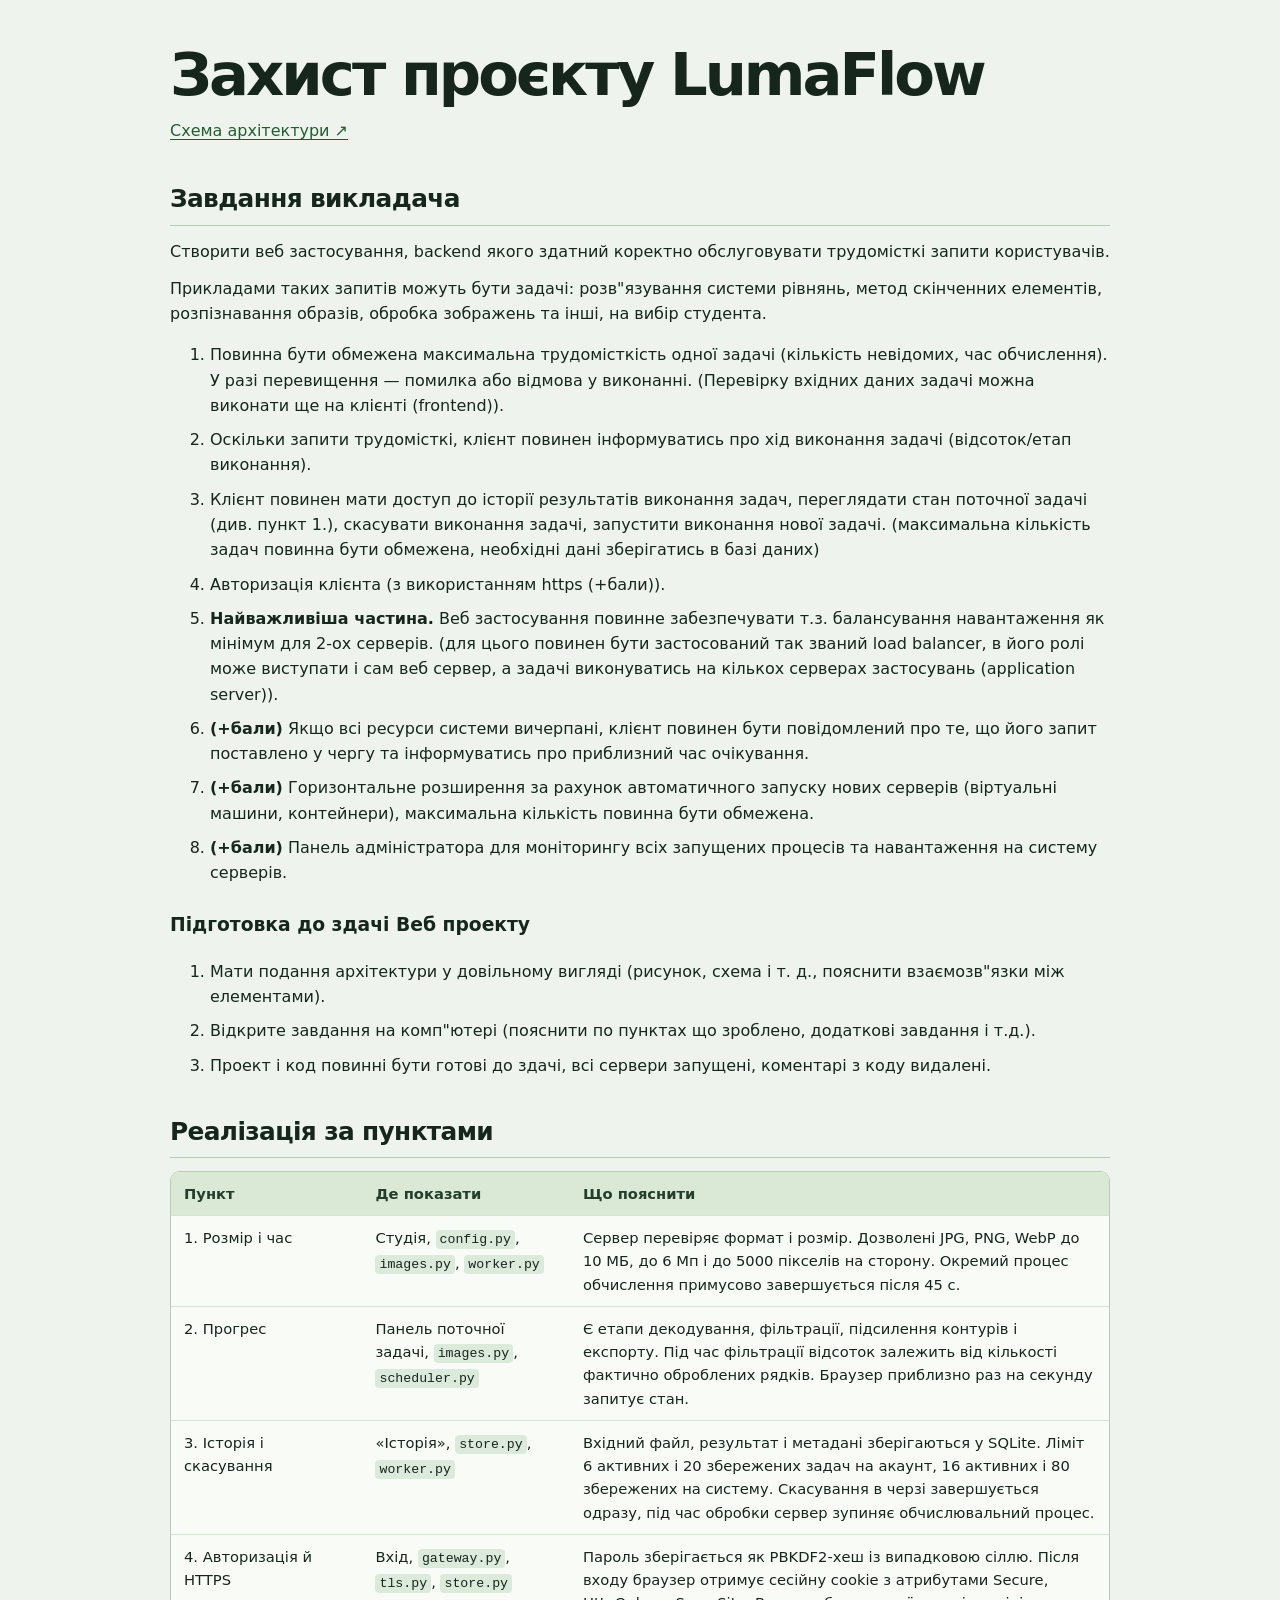
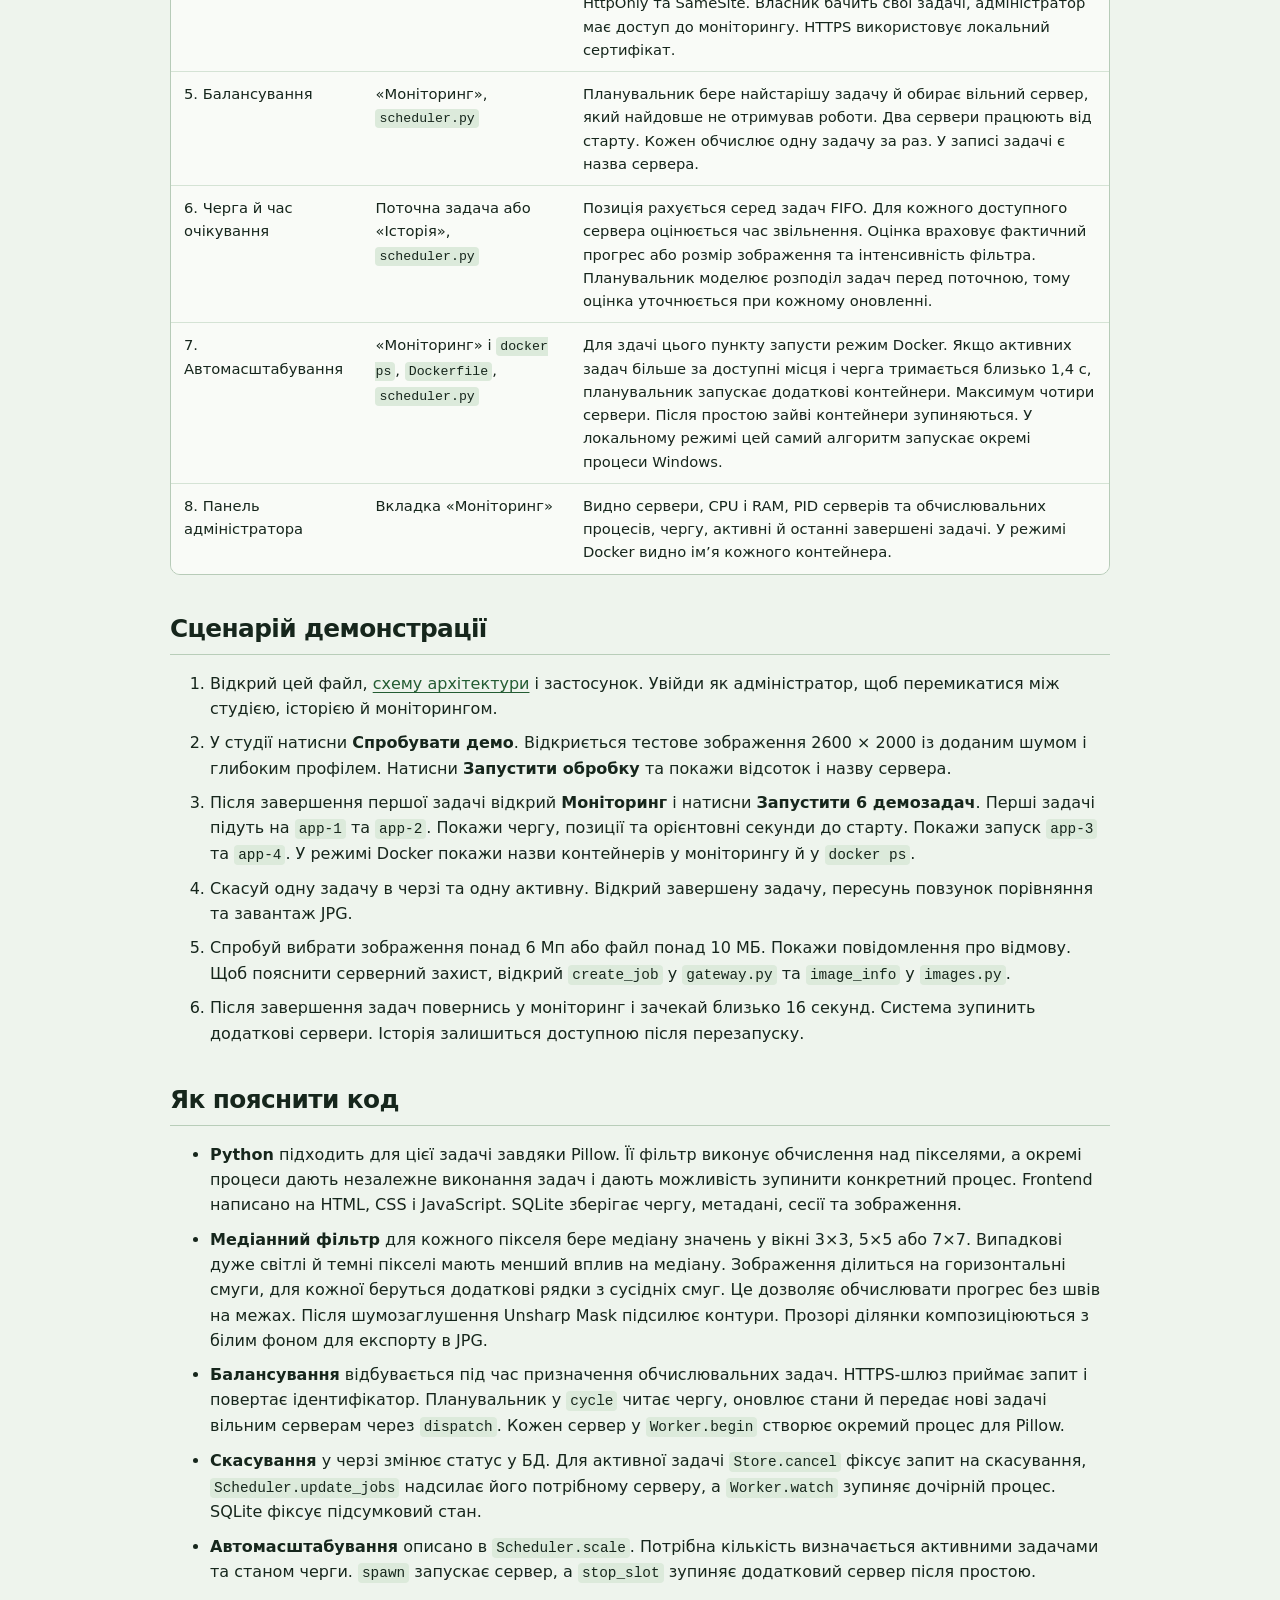
==== docs/defense.html @ efcb5c11 "Add LumaFlow image processing application" ====
<!doctype html>
<html lang="uk">
<head>
<meta charset="utf-8">
<meta name="viewport" content="width=device-width, initial-scale=1">
<title>LumaFlow · Умова та захист</title>
<style>*{box-sizing:border-box}body{margin:0;background:#eef4ed;color:#16261c;font:16px/1.58 'Segoe UI',system-ui,sans-serif}main{max-width:1000px;padding:44px 30px 55px;margin:auto}h1{font-size:clamp(2.2rem,5vw,3.7rem);letter-spacing:-.05em;margin:0 0 12px;line-height:1.05}nav{margin-bottom:36px}a{color:#235c32;text-decoration-thickness:1px;text-underline-offset:.16em}h2{font-size:1.55rem;margin:34px 0 13px;border-bottom:1px solid #b8cdb9;padding-bottom:6px;letter-spacing:-.025em}h3{margin-top:25px}li{margin-bottom:9px}p{margin:8px 0 12px}code{background:#dceadb;padding:2px 4px;border-radius:4px;font-size:.9em}.table-wrap{overflow-x:auto;border:1px solid #b7cbb8;border-radius:10px}table{width:100%;border-collapse:collapse;background:#f9fbf7;font-size:.92rem}th,td{padding:10px 13px;text-align:left;vertical-align:top;border-bottom:1px solid #d5e3d5}th{background:#d9e9d6;color:#243d2c}th:nth-child(1){min-width:120px}th:nth-child(2){min-width:165px}tr:last-child td{border-bottom:0}@media(max-width:600px){main{padding:28px 15px 35px}}@media print{body{background:#fff}main{padding:0}tr{break-inside:avoid}}</style>
</head>
<body>
<main>
<h1>Захист проєкту LumaFlow</h1>
<nav aria-label="Матеріали"><a href="architecture.svg">Схема архітектури ↗</a></nav>
<h2>Завдання викладача</h2>
<p>Створити веб застосування, backend якого здатний коректно обслуговувати трудомісткі запити користувачів.</p>
<p>Прикладами таких запитів можуть бути задачі: розв&quot;язування системи рівнянь, метод скінченних елементів, розпізнавання образів, обробка зображень та інші, на вибір студента.</p>
<ol>
<li>Повинна бути обмежена максимальна трудомісткість одної задачі (кількість невідомих, час обчислення). У разі перевищення — помилка або відмова у виконанні. (Перевірку вхідних даних задачі можна виконати ще на клієнті (frontend)).</li>
<li>Оскільки запити трудомісткі, клієнт повинен інформуватись про хід виконання задачі (відсоток/етап виконання).</li>
<li>Клієнт повинен мати доступ до історії результатів виконання задач, переглядати стан поточної задачі (див. пункт 1.), скасувати виконання задачі, запустити виконання нової задачі. (максимальна кількість задач повинна бути обмежена, необхідні дані зберігатись в базі даних)</li>
<li>Авторизація клієнта (з використанням https (+бали)).</li>
<li><strong>Найважливіша частина.</strong> Веб застосування повинне забезпечувати т.з. балансування навантаження як мінімум для 2-ох серверів. (для цього повинен бути застосований так званий load balancer, в його ролі може виступати і сам веб сервер, а задачі виконуватись на кількох серверах застосувань (application server)).</li>
<li><strong>(+бали)</strong> Якщо всі ресурси системи вичерпані, клієнт повинен бути повідомлений про те, що його запит поставлено у чергу та інформуватись про приблизний час очікування.</li>
<li><strong>(+бали)</strong> Горизонтальне розширення за рахунок автоматичного запуску нових серверів (віртуальні машини, контейнери), максимальна кількість повинна бути обмежена.</li>
<li><strong>(+бали)</strong> Панель адміністратора для моніторингу всіх запущених процесів та навантаження на систему серверів.</li>
</ol>
<h3>Підготовка до здачі Веб проекту</h3>
<ol>
<li>Мати подання архітектури у довільному вигляді (рисунок, схема і т. д., пояснити взаємозв&quot;язки між елементами).</li>
<li>Відкрите завдання на комп&quot;ютері (пояснити по пунктах що зроблено, додаткові завдання і т.д.).</li>
<li>Проект і код повинні бути готові до здачі, всі сервери запущені, коментарі з коду видалені.</li>
</ol>
<h2>Реалізація за пунктами</h2>
<div class="table-wrap"><table>
<tr><th>Пункт</th><th>Де показати</th><th>Що пояснити</th></tr>
<tr><td>1. Розмір і час</td><td>Студія, <code>config.py</code>, <code>images.py</code>, <code>worker.py</code></td><td>Сервер перевіряє формат і розмір. Дозволені JPG, PNG, WebP до 10 МБ, до 6 Мп і до 5000 пікселів на сторону. Окремий процес обчислення примусово завершується після 45 с.</td></tr>
<tr><td>2. Прогрес</td><td>Панель поточної задачі, <code>images.py</code>, <code>scheduler.py</code></td><td>Є етапи декодування, фільтрації, підсилення контурів і експорту. Під час фільтрації відсоток залежить від кількості фактично оброблених рядків. Браузер приблизно раз на секунду запитує стан.</td></tr>
<tr><td>3. Історія і скасування</td><td>«Історія», <code>store.py</code>, <code>worker.py</code></td><td>Вхідний файл, результат і метадані зберігаються у SQLite. Ліміт 6 активних і 20 збережених задач на акаунт, 16 активних і 80 збережених на систему. Скасування в черзі завершується одразу, під час обробки сервер зупиняє обчислювальний процес.</td></tr>
<tr><td>4. Авторизація й HTTPS</td><td>Вхід, <code>gateway.py</code>, <code>tls.py</code>, <code>store.py</code></td><td>Пароль зберігається як PBKDF2-хеш із випадковою сіллю. Після входу браузер отримує сесійну cookie з атрибутами Secure, HttpOnly та SameSite. Власник бачить свої задачі, адміністратор має доступ до моніторингу. HTTPS використовує локальний сертифікат.</td></tr>
<tr><td>5. Балансування</td><td>«Моніторинг», <code>scheduler.py</code></td><td>Планувальник бере найстарішу задачу й обирає вільний сервер, який найдовше не отримував роботи. Два сервери працюють від старту. Кожен обчислює одну задачу за раз. У записі задачі є назва сервера.</td></tr>
<tr><td>6. Черга й час очікування</td><td>Поточна задача або «Історія», <code>scheduler.py</code></td><td>Позиція рахується серед задач FIFO. Для кожного доступного сервера оцінюється час звільнення. Оцінка враховує фактичний прогрес або розмір зображення та інтенсивність фільтра. Планувальник моделює розподіл задач перед поточною, тому оцінка уточнюється при кожному оновленні.</td></tr>
<tr><td>7. Автомасштабування</td><td>«Моніторинг» і <code>docker ps</code>, <code>Dockerfile</code>, <code>scheduler.py</code></td><td>Для здачі цього пункту запусти режим Docker. Якщо активних задач більше за доступні місця і черга тримається близько 1,4 с, планувальник запускає додаткові контейнери. Максимум чотири сервери. Після простою зайві контейнери зупиняються. У локальному режимі цей самий алгоритм запускає окремі процеси Windows.</td></tr>
<tr><td>8. Панель адміністратора</td><td>Вкладка «Моніторинг»</td><td>Видно сервери, CPU і RAM, PID серверів та обчислювальних процесів, чергу, активні й останні завершені задачі. У режимі Docker видно ім’я кожного контейнера.</td></tr>
</table></div>
<h2>Сценарій демонстрації</h2>
<ol>
<li>Відкрий цей файл, <a href="architecture.svg">схему архітектури</a> і застосунок. Увійди як адміністратор, щоб перемикатися між студією, історією й моніторингом.</li>
<li>У студії натисни <strong>Спробувати демо</strong>. Відкриється тестове зображення 2600 × 2000 із доданим шумом і глибоким профілем. Натисни <strong>Запустити обробку</strong> та покажи відсоток і назву сервера.</li>
<li>Після завершення першої задачі відкрий <strong>Моніторинг</strong> і натисни <strong>Запустити 6 демозадач</strong>. Перші задачі підуть на <code>app-1</code> та <code>app-2</code>. Покажи чергу, позиції та орієнтовні секунди до старту. Покажи запуск <code>app-3</code> та <code>app-4</code>. У режимі Docker покажи назви контейнерів у моніторингу й у <code>docker ps</code>.</li>
<li>Скасуй одну задачу в черзі та одну активну. Відкрий завершену задачу, пересунь повзунок порівняння та завантаж JPG.</li>
<li>Спробуй вибрати зображення понад 6 Мп або файл понад 10 МБ. Покажи повідомлення про відмову. Щоб пояснити серверний захист, відкрий <code>create_job</code> у <code>gateway.py</code> та <code>image_info</code> у <code>images.py</code>.</li>
<li>Після завершення задач повернись у моніторинг і зачекай близько 16 секунд. Система зупинить додаткові сервери. Історія залишиться доступною після перезапуску.</li>
</ol>
<h2>Як пояснити код</h2>
<ul>
<li><strong>Python</strong> підходить для цієї задачі завдяки Pillow. Її фільтр виконує обчислення над пікселями, а окремі процеси дають незалежне виконання задач і дають можливість зупинити конкретний процес. Frontend написано на HTML, CSS і JavaScript. SQLite зберігає чергу, метадані, сесії та зображення.</li>
<li><strong>Медіанний фільтр</strong> для кожного пікселя бере медіану значень у вікні 3×3, 5×5 або 7×7. Випадкові дуже світлі й темні пікселі мають менший вплив на медіану. Зображення ділиться на горизонтальні смуги, для кожної беруться додаткові рядки з сусідніх смуг. Це дозволяє обчислювати прогрес без швів на межах. Після шумозаглушення Unsharp Mask підсилює контури. Прозорі ділянки композиціюються з білим фоном для експорту в JPG.</li>
<li><strong>Балансування</strong> відбувається під час призначення обчислювальних задач. HTTPS-шлюз приймає запит і повертає ідентифікатор. Планувальник у <code>cycle</code> читає чергу, оновлює стани й передає нові задачі вільним серверам через <code>dispatch</code>. Кожен сервер у <code>Worker.begin</code> створює окремий процес для Pillow.</li>
<li><strong>Скасування</strong> у черзі змінює статус у БД. Для активної задачі <code>Store.cancel</code> фіксує запит на скасування, <code>Scheduler.update_jobs</code> надсилає його потрібному серверу, а <code>Worker.watch</code> зупиняє дочірній процес. SQLite фіксує підсумковий стан.</li>
<li><strong>Автомасштабування</strong> описано в <code>Scheduler.scale</code>. Потрібна кількість визначається активними задачами та станом черги. <code>spawn</code> запускає сервер, а <code>stop_slot</code> зупиняє додатковий сервер після простою.</li>
</ul>
</main>
</body>
</html>
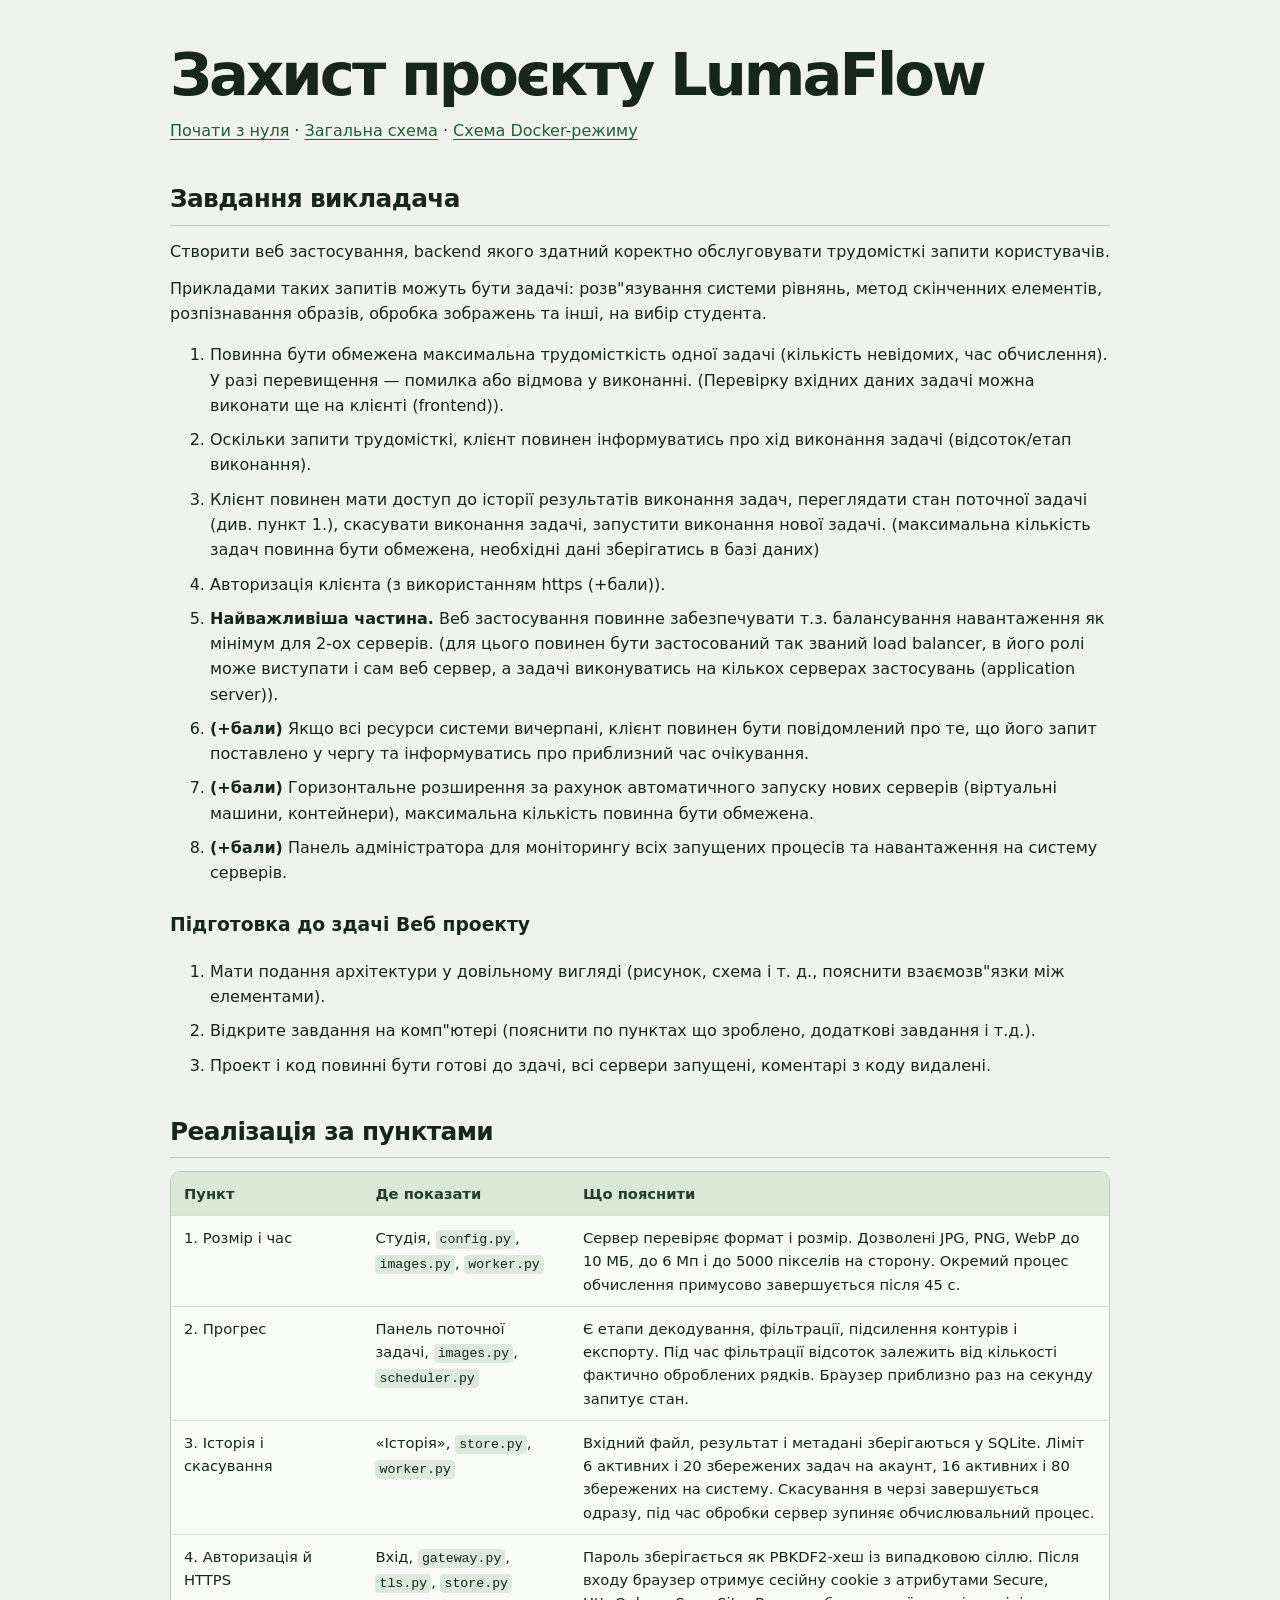
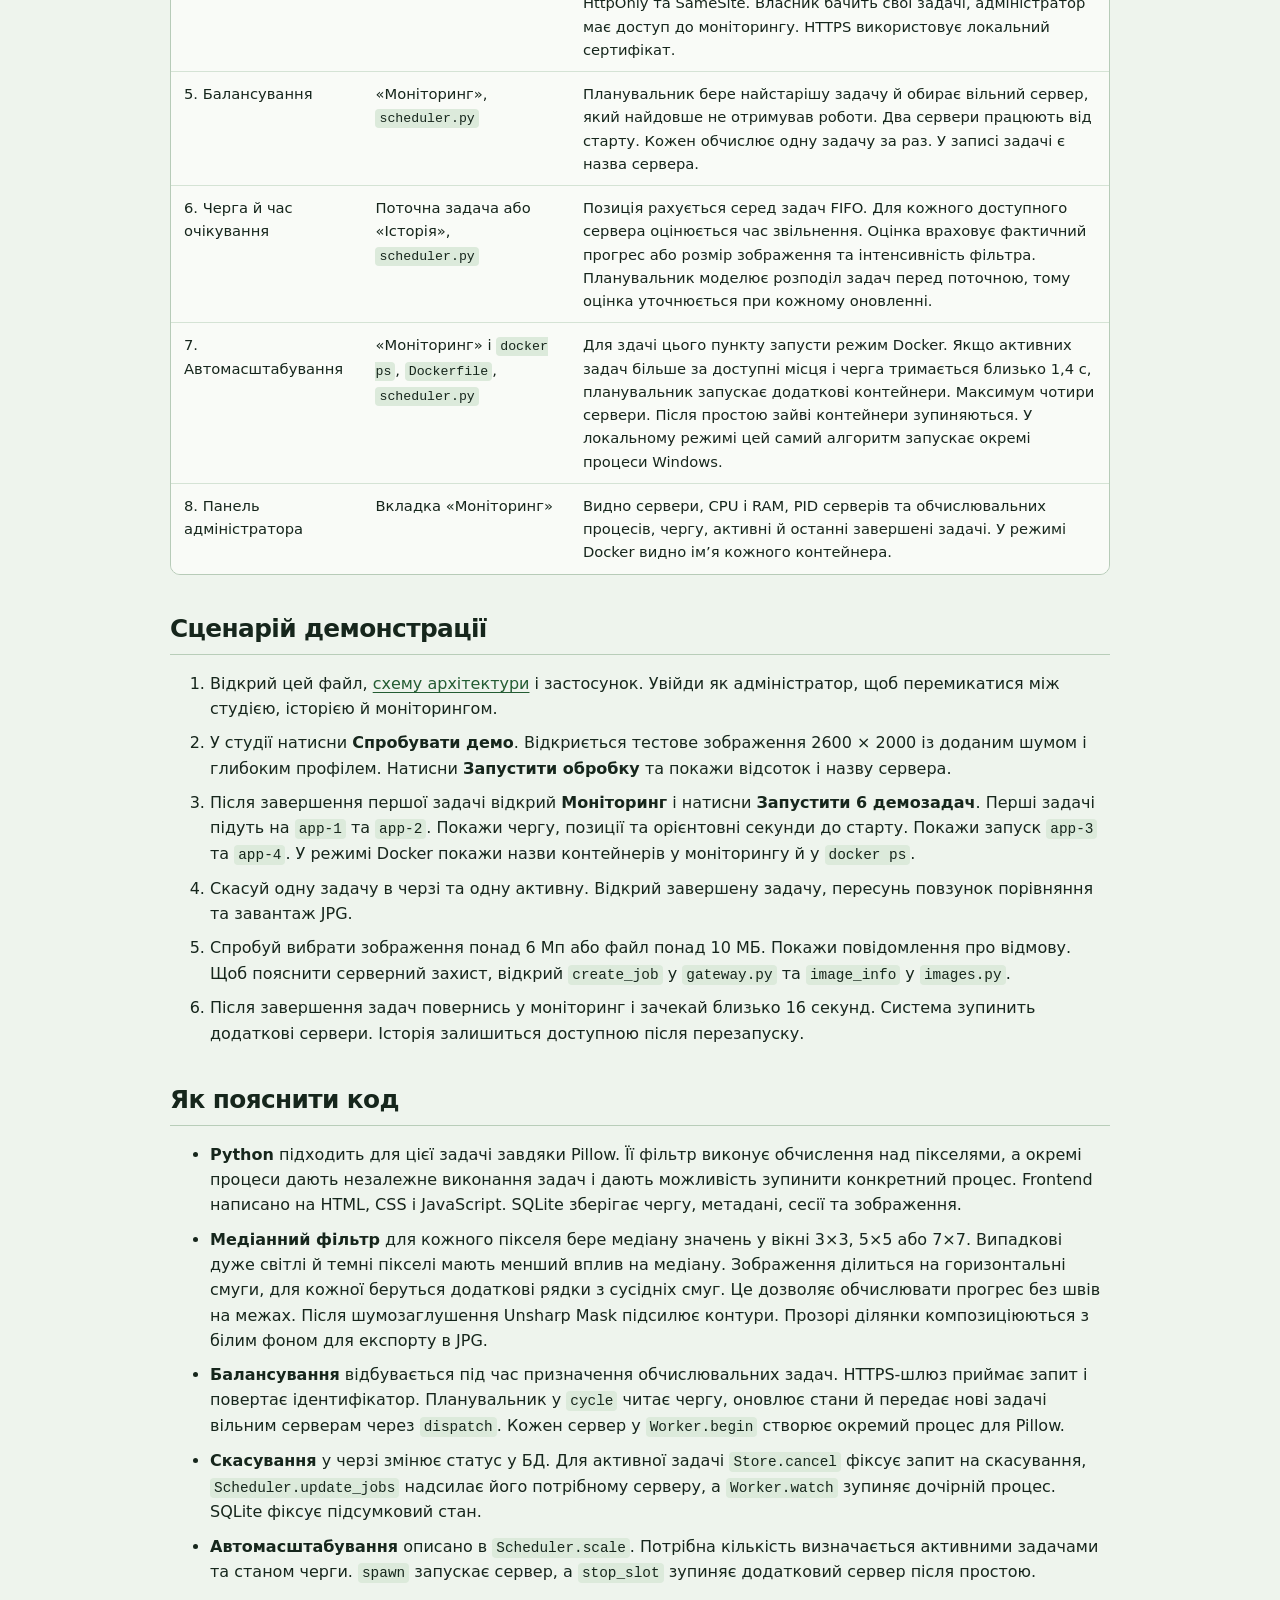
==== commit e863e1c4: "Add Docker launch and verification, architecture and defense guide" ====
--- a/docs/defense.html
+++ b/docs/defense.html
@@ -9,7 +9,7 @@
 <body>
 <main>
 <h1>Захист проєкту LumaFlow</h1>
-<nav aria-label="Матеріали"><a href="architecture.svg">Схема архітектури ↗</a></nav>
+<nav aria-label="Матеріали"><a href="start-here.html">Почати з нуля</a> · <a href="architecture.svg">Загальна схема</a> · <a href="docker-architecture.svg">Схема Docker-режиму</a></nav>
 <h2>Завдання викладача</h2>
 <p>Створити веб застосування, backend якого здатний коректно обслуговувати трудомісткі запити користувачів.</p>
 <p>Прикладами таких запитів можуть бути задачі: розв&quot;язування системи рівнянь, метод скінченних елементів, розпізнавання образів, обробка зображень та інші, на вибір студента.</p>
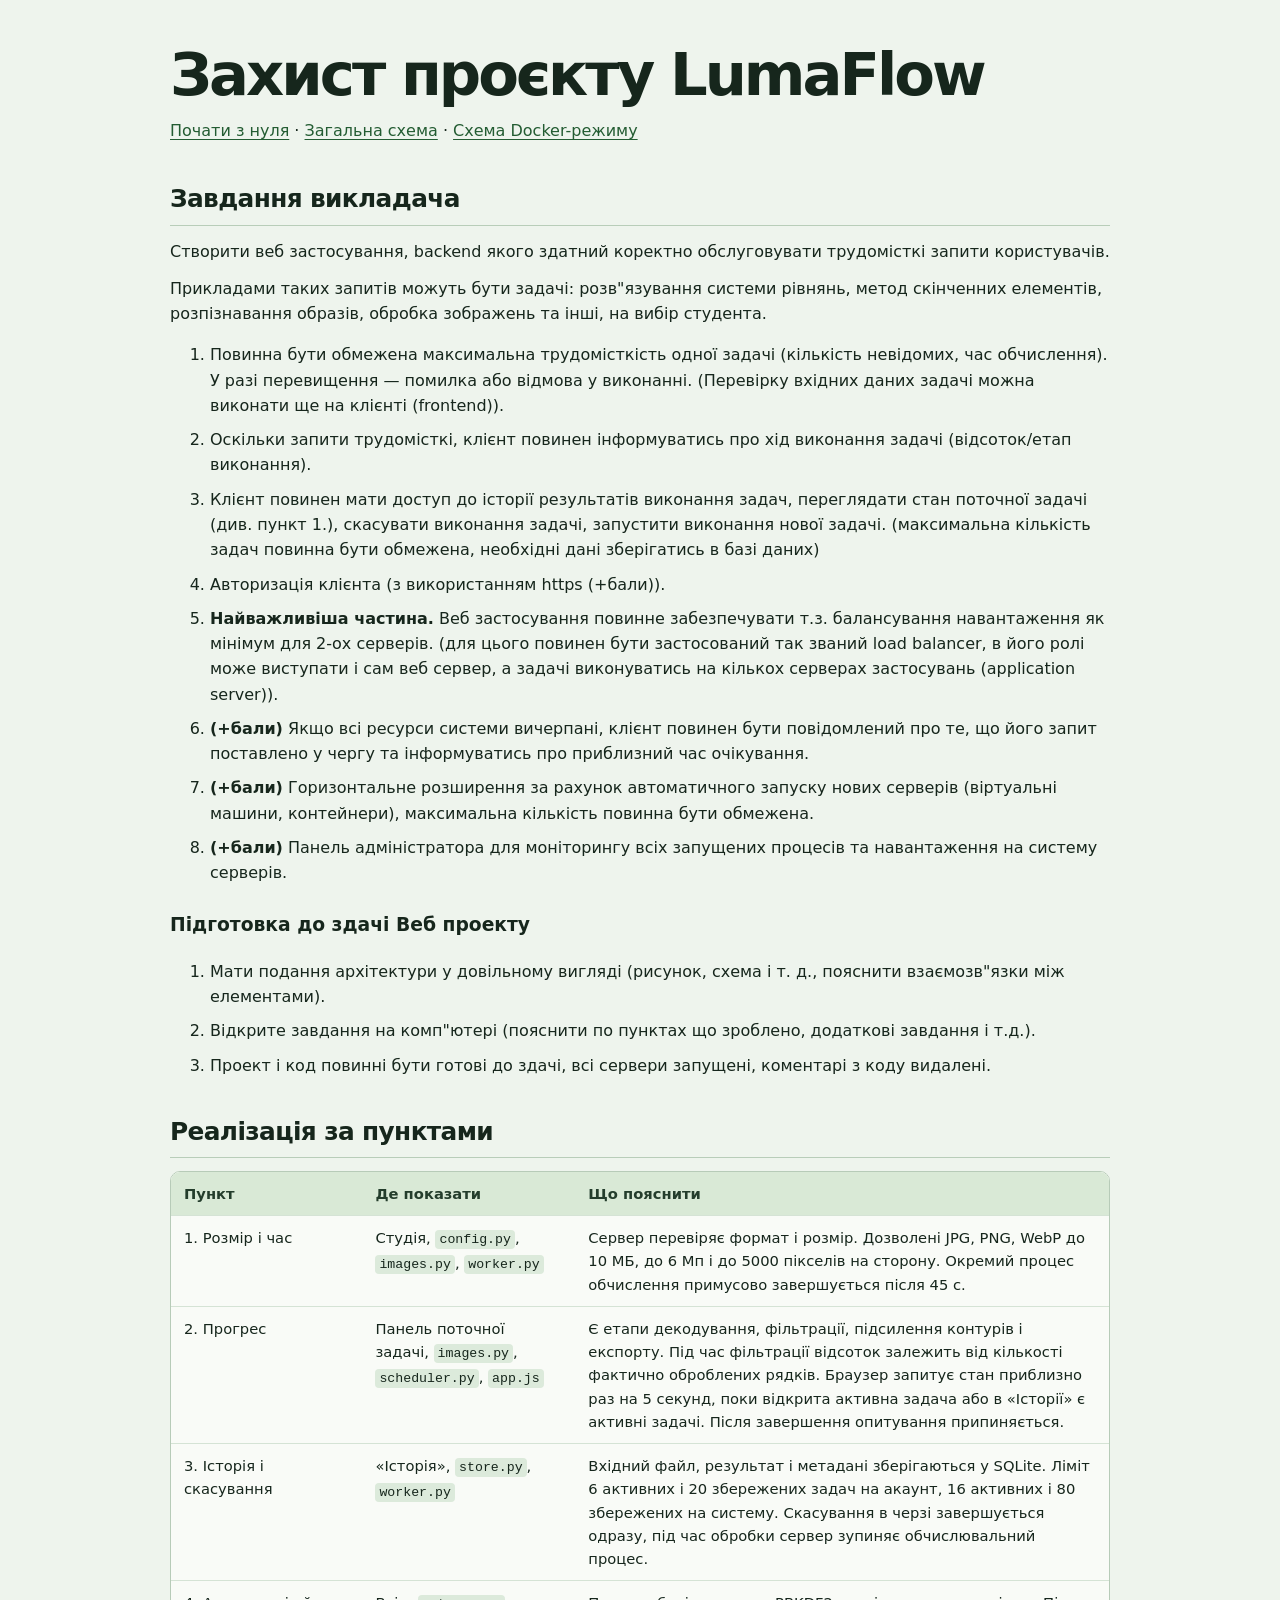
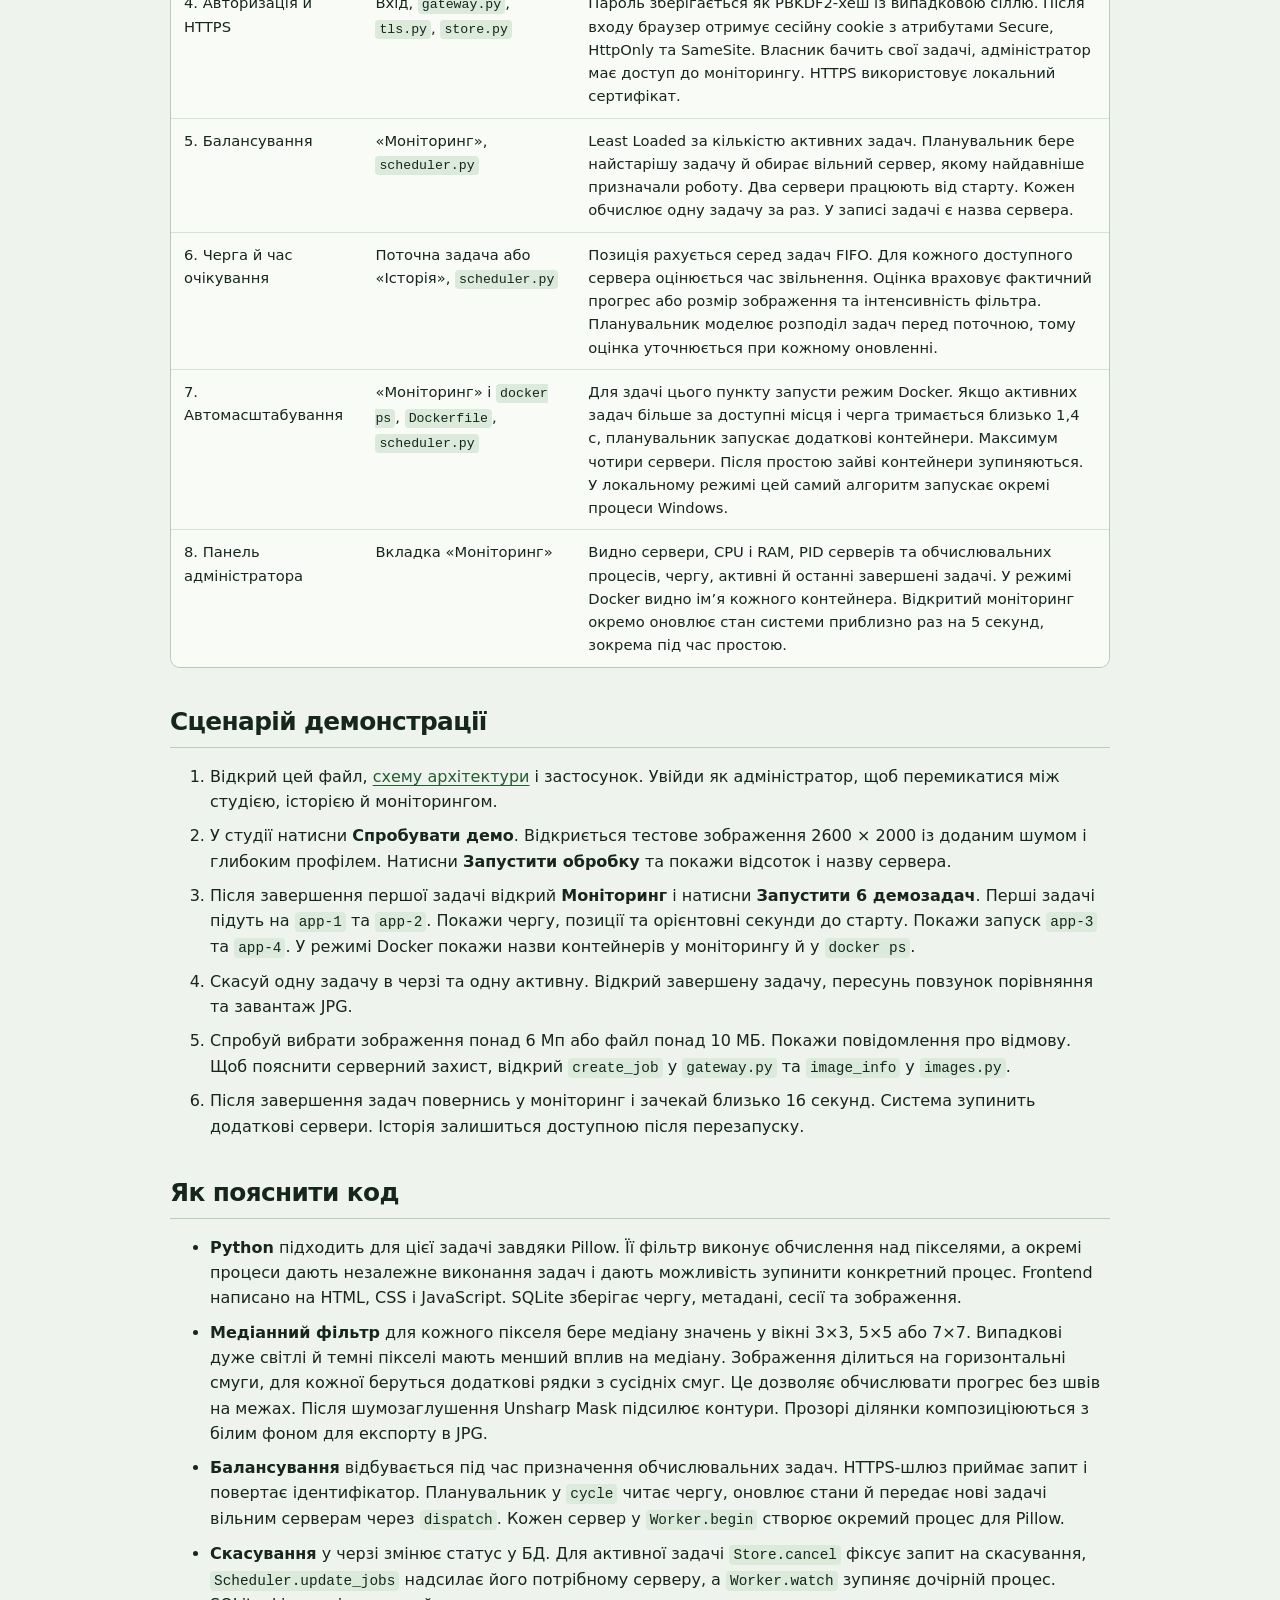
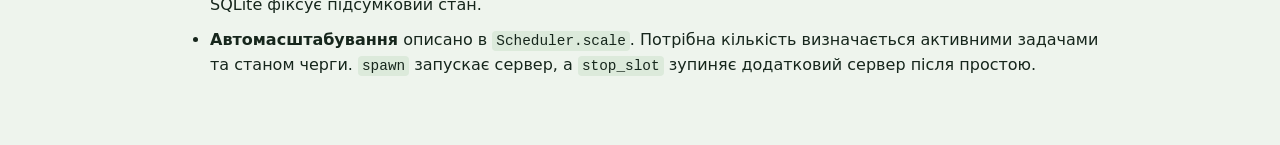
==== commit 5039991e: "Poll job progress only while active" ====
--- a/docs/defense.html
+++ b/docs/defense.html
@@ -33,13 +33,13 @@
 <div class="table-wrap"><table>
 <tr><th>Пункт</th><th>Де показати</th><th>Що пояснити</th></tr>
 <tr><td>1. Розмір і час</td><td>Студія, <code>config.py</code>, <code>images.py</code>, <code>worker.py</code></td><td>Сервер перевіряє формат і розмір. Дозволені JPG, PNG, WebP до 10 МБ, до 6 Мп і до 5000 пікселів на сторону. Окремий процес обчислення примусово завершується після 45 с.</td></tr>
-<tr><td>2. Прогрес</td><td>Панель поточної задачі, <code>images.py</code>, <code>scheduler.py</code></td><td>Є етапи декодування, фільтрації, підсилення контурів і експорту. Під час фільтрації відсоток залежить від кількості фактично оброблених рядків. Браузер приблизно раз на секунду запитує стан.</td></tr>
+<tr><td>2. Прогрес</td><td>Панель поточної задачі, <code>images.py</code>, <code>scheduler.py</code>, <code>app.js</code></td><td>Є етапи декодування, фільтрації, підсилення контурів і експорту. Під час фільтрації відсоток залежить від кількості фактично оброблених рядків. Браузер запитує стан приблизно раз на 5 секунд, поки відкрита активна задача або в «Історії» є активні задачі. Після завершення опитування припиняється.</td></tr>
 <tr><td>3. Історія і скасування</td><td>«Історія», <code>store.py</code>, <code>worker.py</code></td><td>Вхідний файл, результат і метадані зберігаються у SQLite. Ліміт 6 активних і 20 збережених задач на акаунт, 16 активних і 80 збережених на систему. Скасування в черзі завершується одразу, під час обробки сервер зупиняє обчислювальний процес.</td></tr>
 <tr><td>4. Авторизація й HTTPS</td><td>Вхід, <code>gateway.py</code>, <code>tls.py</code>, <code>store.py</code></td><td>Пароль зберігається як PBKDF2-хеш із випадковою сіллю. Після входу браузер отримує сесійну cookie з атрибутами Secure, HttpOnly та SameSite. Власник бачить свої задачі, адміністратор має доступ до моніторингу. HTTPS використовує локальний сертифікат.</td></tr>
-<tr><td>5. Балансування</td><td>«Моніторинг», <code>scheduler.py</code></td><td>Планувальник бере найстарішу задачу й обирає вільний сервер, який найдовше не отримував роботи. Два сервери працюють від старту. Кожен обчислює одну задачу за раз. У записі задачі є назва сервера.</td></tr>
+<tr><td>5. Балансування</td><td>«Моніторинг», <code>scheduler.py</code></td><td>Least Loaded за кількістю активних задач. Планувальник бере найстарішу задачу й обирає вільний сервер, якому найдавніше призначали роботу. Два сервери працюють від старту. Кожен обчислює одну задачу за раз. У записі задачі є назва сервера.</td></tr>
 <tr><td>6. Черга й час очікування</td><td>Поточна задача або «Історія», <code>scheduler.py</code></td><td>Позиція рахується серед задач FIFO. Для кожного доступного сервера оцінюється час звільнення. Оцінка враховує фактичний прогрес або розмір зображення та інтенсивність фільтра. Планувальник моделює розподіл задач перед поточною, тому оцінка уточнюється при кожному оновленні.</td></tr>
 <tr><td>7. Автомасштабування</td><td>«Моніторинг» і <code>docker ps</code>, <code>Dockerfile</code>, <code>scheduler.py</code></td><td>Для здачі цього пункту запусти режим Docker. Якщо активних задач більше за доступні місця і черга тримається близько 1,4 с, планувальник запускає додаткові контейнери. Максимум чотири сервери. Після простою зайві контейнери зупиняються. У локальному режимі цей самий алгоритм запускає окремі процеси Windows.</td></tr>
-<tr><td>8. Панель адміністратора</td><td>Вкладка «Моніторинг»</td><td>Видно сервери, CPU і RAM, PID серверів та обчислювальних процесів, чергу, активні й останні завершені задачі. У режимі Docker видно ім’я кожного контейнера.</td></tr>
+<tr><td>8. Панель адміністратора</td><td>Вкладка «Моніторинг»</td><td>Видно сервери, CPU і RAM, PID серверів та обчислювальних процесів, чергу, активні й останні завершені задачі. У режимі Docker видно ім’я кожного контейнера. Відкритий моніторинг окремо оновлює стан системи приблизно раз на 5 секунд, зокрема під час простою.</td></tr>
 </table></div>
 <h2>Сценарій демонстрації</h2>
 <ol>
